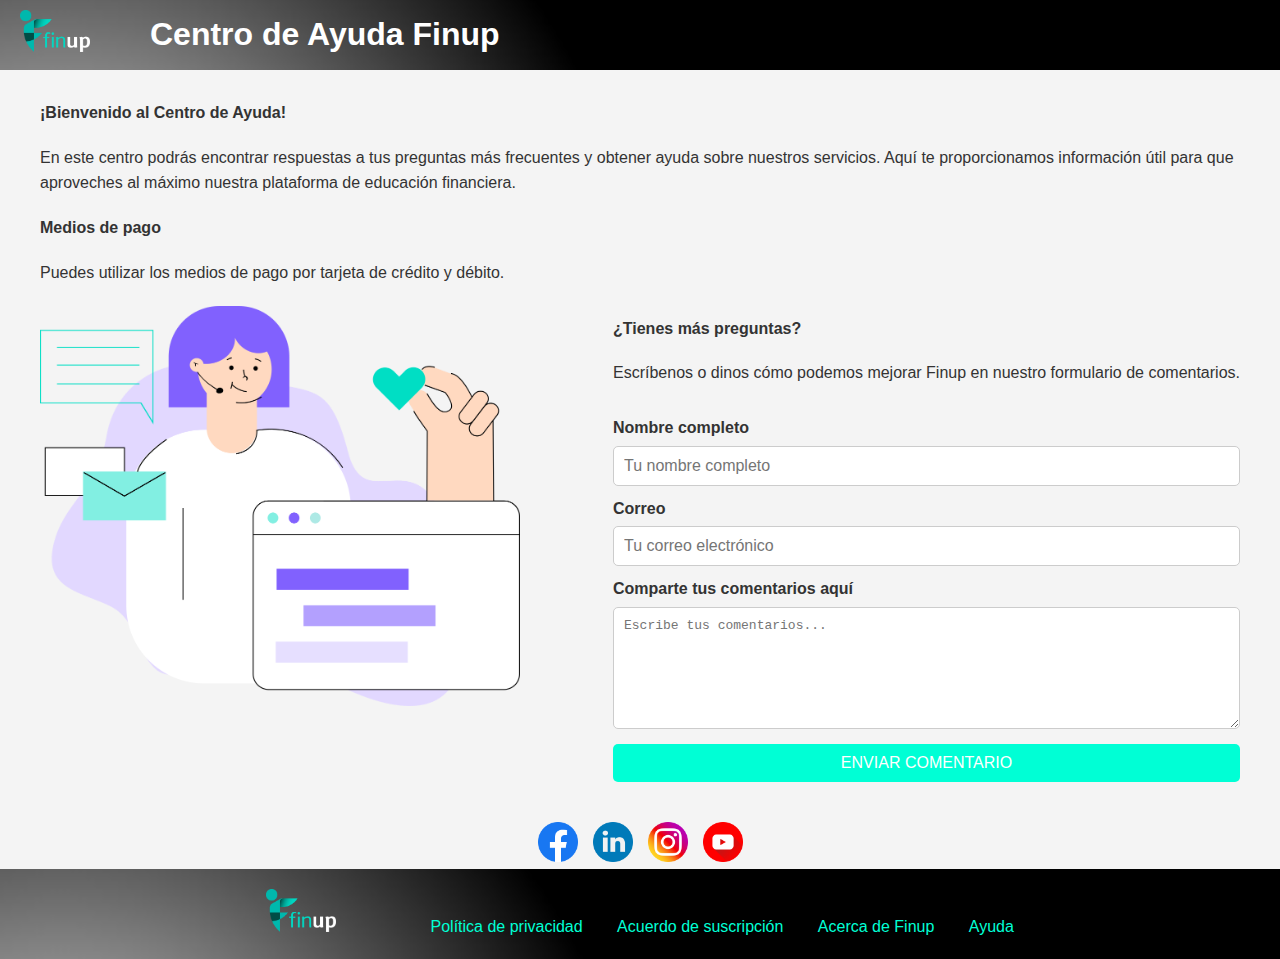
==== help.html @ fb22b2b2 "Add files via upload" ====
<!DOCTYPE html>
<html lang="es">
<head>
    <meta charset="UTF-8">
    <meta name="viewport" content="width=device-width, initial-scale=1.0">
    <title>Centro de Ayuda Finup</title>
    <link rel="stylesheet" href="styles.css">
    <style>
        /* Estilo para justificar todo el texto dentro de los párrafos */
        body {
            font-family: Arial, sans-serif;
            line-height: 1.6;
        }

        p {
            margin-bottom: 1.2em;
        }

        footer {
            text-align: center;
            padding: 20px;
            background-color: #f1f1f1;
        }

        footer a {
            margin: 0 15px;
            text-decoration: none;
            color: #00ffd5;
        }

        .feedback-section {
            display: flex;
            align-items: flex-start;
            justify-content: space-between;
            margin-top: 20px;
        }

        .feedback-section img {
            max-width: 40%;
            height: auto;
        }

        .feedback-form {
            max-width: 55%;
        }

        .feedback-form form {
            display: flex;
            flex-direction: column;
        }

        .feedback-form label {
            margin-top: 10px;
            font-weight: bold;
        }

        .feedback-form input, .feedback-form textarea, .feedback-form button {
            margin-top: 5px;
            padding: 10px;
            font-size: 1em;
            border: 1px solid #ccc;
            border-radius: 5px;
        }

        .feedback-form textarea {
            resize: vertical;
            height: 100px;
        }

        .feedback-form button {
            background-color: #00ffd5;
            color: #fff;
            border: none;
            cursor: pointer;
            margin-top: 15px;
        }

        .feedback-form button:hover {
            background-color: #00d9b8;
        }
    </style>
</head>
<body>
    <header>
        <a href="index.html">
            <img src="logo.png" alt="Logo" id="logo">
        </a>
        <h1>Centro de Ayuda Finup</h1>
    </header>

    <section>
        <p><strong>¡Bienvenido al Centro de Ayuda!</strong></p>
        <p>En este centro podrás encontrar respuestas a tus preguntas más frecuentes y obtener ayuda sobre nuestros servicios. Aquí te proporcionamos información útil para que aproveches al máximo nuestra plataforma de educación financiera.</p>

        <p><strong>Medios de pago</strong></p>
        <p>Puedes utilizar los medios de pago por tarjeta de crédito y débito.</p>

        <!-- Nueva sección de imagen y formulario -->
        <div class="feedback-section">
            <img src="ayuda.png" alt="Ayuda">
            <div class="feedback-form">
                <p><strong>¿Tienes más preguntas?</strong></p>
                <p>Escríbenos o dinos cómo podemos mejorar Finup en nuestro formulario de comentarios.</p>
                <form action="mailto:hola@Finup.pro" method="post" enctype="text/plain">
                    <label for="name">Nombre completo</label>
                    <input type="text" id="name" name="name" placeholder="Tu nombre completo" required>

                    <label for="email">Correo</label>
                    <input type="email" id="email" name="email" placeholder="Tu correo electrónico" required>

                    <label for="comments">Comparte tus comentarios aquí</label>
                    <textarea id="comments" name="comments" placeholder="Escribe tus comentarios..." required></textarea>

                    <button type="submit">ENVIAR COMENTARIO</button>
                </form>
            </div>
        </div>
    </section>
    <div class="social-buttons">
        <a href="https://www.facebook.com/finup.latam" target="_blank" title="Facebook">
            <img src="facebook.png" alt="Facebook" class="social-logo">
        </a>
        <a href="https://www.linkedin.com/company/finuplatam/" target="_blank" title="LinkedIn">
            <img src="linkedin.png" alt="LinkedIn" class="social-logo">
        </a>
        <a href="https://www.instagram.com/finuplatam/" target="_blank" title="Instagram">
            <img src="social.png" alt="Instagram" class="social-logo">
        </a>
        <a href="https://www.youtube.com/channel/UCGTQpNSyu2fVpu-smuLuVQw" target="_blank" title="YouTube">
            <img src="youtube.png" alt="YouTube" class="social-logo">
        </a>
    </div>
    <footer>
        <div class="footer-links">
            <a href="index.html">
                <img src="logo.png" alt="Logo" id="logo">
            </a>
            <a href="privacy-policy.html">Política de privacidad</a>
            <a href="terms-of-service.html">Acuerdo de suscripción</a>
            <a href="about-finup.html">Acerca de Finup</a>
            <a href="help.html">Ayuda</a>
        </div>
    </footer>
</body>
</html>
---- styles.css ----
body {
    font-family: Arial, sans-serif;
    background-color: #f4f4f4;
    color: #333;
    margin: 0;
    padding: 0;
}

header {
    display: flex;
    align-items: center;
    background-image: url('bg.png');
    background-size: cover;
    background-position: center;
    padding: 10px 20px;
    height: 50px; /* Ajusta la altura según lo que necesites */
}

#logo {
    width: 70px;
    height: auto;
    margin-right: 60px;
}

h1 {
    color: white;
    margin: 0;
}

section {
    padding: 20px;
    max-width: 1200px;
    margin: 0 auto;
    
}

h2 {
    font-size: 1.5em;
    color: rgb(30, 29, 29);
}

ul {
    list-style-type: disc;
    margin-left: 20px;
}

p {
    margin: 10px 0;
    line-height: 1.6;
}

a {
    color: bl;
    text-decoration: none;
}

a:hover {
    text-decoration: underline;
}
footer {
    display: flex;
    align-items: center;
    justify-content: center; /* Centra los elementos horizontalmente */
    background-image: url('bg.png');
    background-size: cover;
    background-position: center;
    padding: 10px 20px;
    height: 50px; /* Ajusta la altura según lo que necesites */
    text-align: center; /* Asegura que el texto dentro de los enlaces esté centrado */
}

footer a {
    margin: 0 15px; /* Agrega espacio entre los enlaces */
}
.social-buttons {
    display: flex;
    justify-content: center;
    gap: 15px;
    margin-top: 20px;
}

.social-buttons a {
    display: inline-block;
}

.social-buttons .social-logo {
    width: 40px;
    height: 40px;
    object-fit: contain;
    transition: transform 0.3s;
}

.social-buttons .social-logo:hover {
    transform: scale(1.1);
}
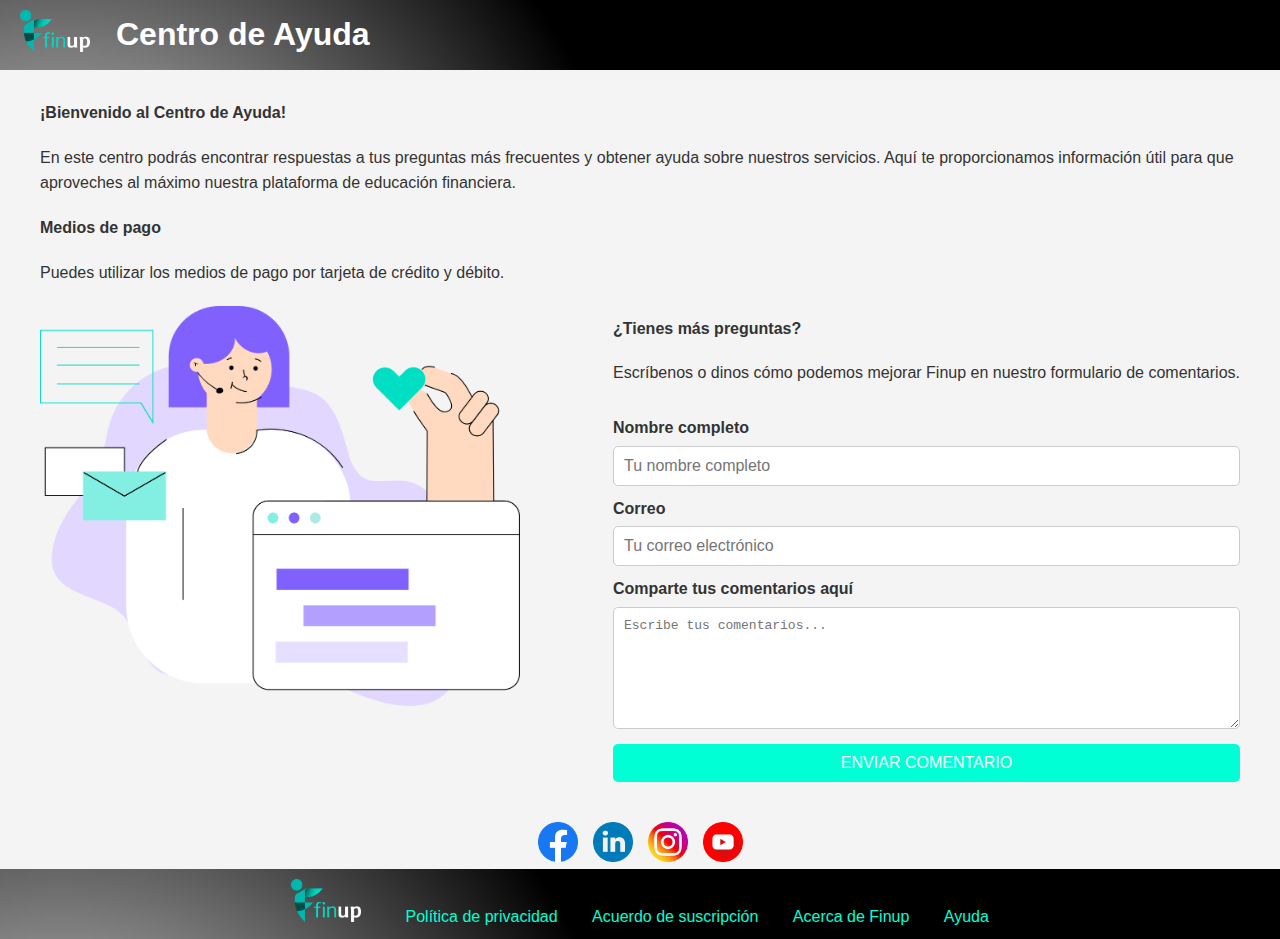
==== commit 85e4acaf: "modo celular" ====
--- a/help.html
+++ b/help.html
@@ -16,12 +16,7 @@
             margin-bottom: 1.2em;
         }
 
-        footer {
-            text-align: center;
-            padding: 20px;
-            background-color: #f1f1f1;
-        }
-
+      
         footer a {
             margin: 0 15px;
             text-decoration: none;
@@ -85,7 +80,7 @@
         <a href="index.html">
             <img src="logo.png" alt="Logo" id="logo">
         </a>
-        <h1>Centro de Ayuda Finup</h1>
+        <h1>Centro de Ayuda</h1>
     </header>
 
     <section>
@@ -142,4 +137,6 @@
         </div>
     </footer>
 </body>
+<script src="celular.js"></script>
+
 </html>
--- a/styles.css
+++ b/styles.css
@@ -20,11 +20,12 @@
     width: 70px;
     height: auto;
     margin-right: 60px;
+
 }
 
 h1 {
     color: white;
-    margin: 0;
+    margin: 1rem;
 }
 
 section {
@@ -93,3 +94,21 @@
 .social-buttons .social-logo:hover {
     transform: scale(1.1);
 }
+#logo {
+    margin-right: 10px; /* Reduce el espacio entre el logo y el primer enlace */
+}
+@media (max-width: 768px) {
+    footer {
+        flex-direction: row;
+        justify-content: space-around;
+        padding: 10px 5px;
+    }
+
+    footer a {
+        margin: 0 10px;
+    }
+
+    #logo {
+        margin-right: 1px; /* Ajusta el margen para móviles, si es necesario */
+    }
+}